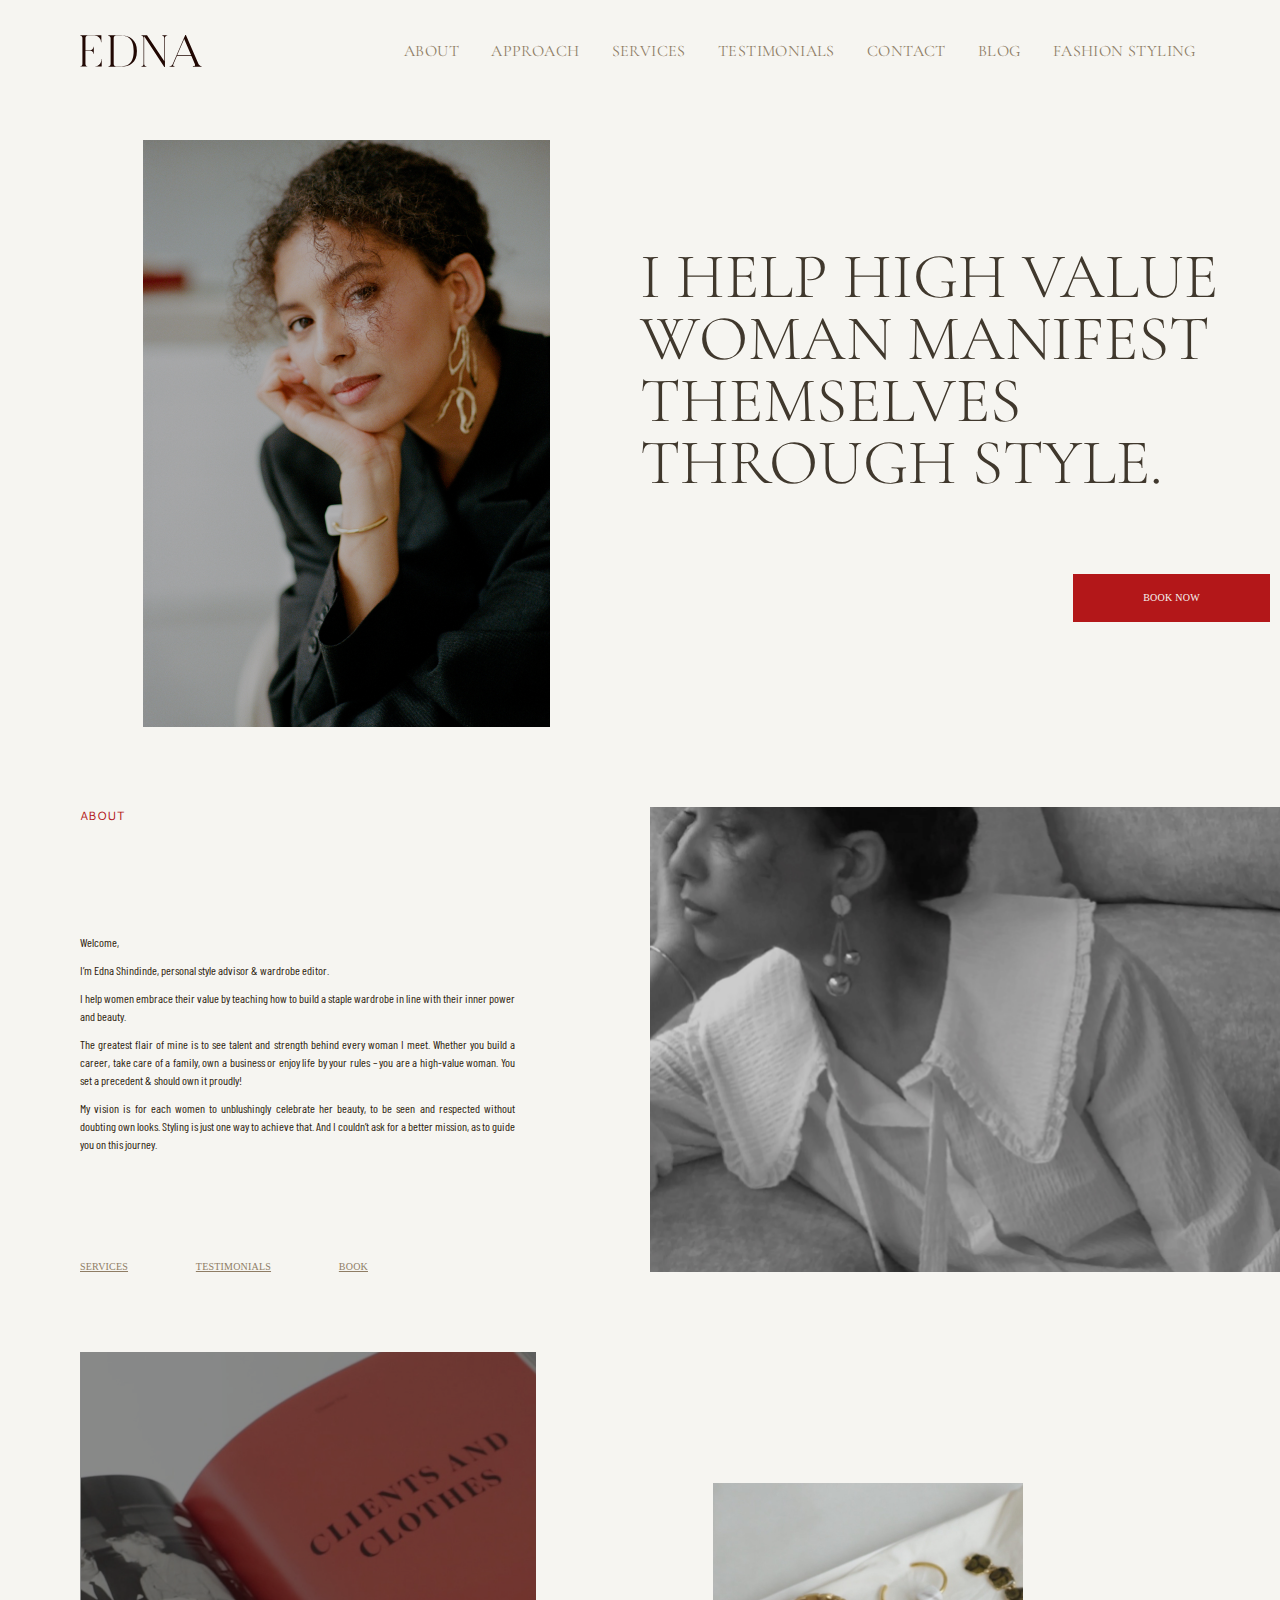
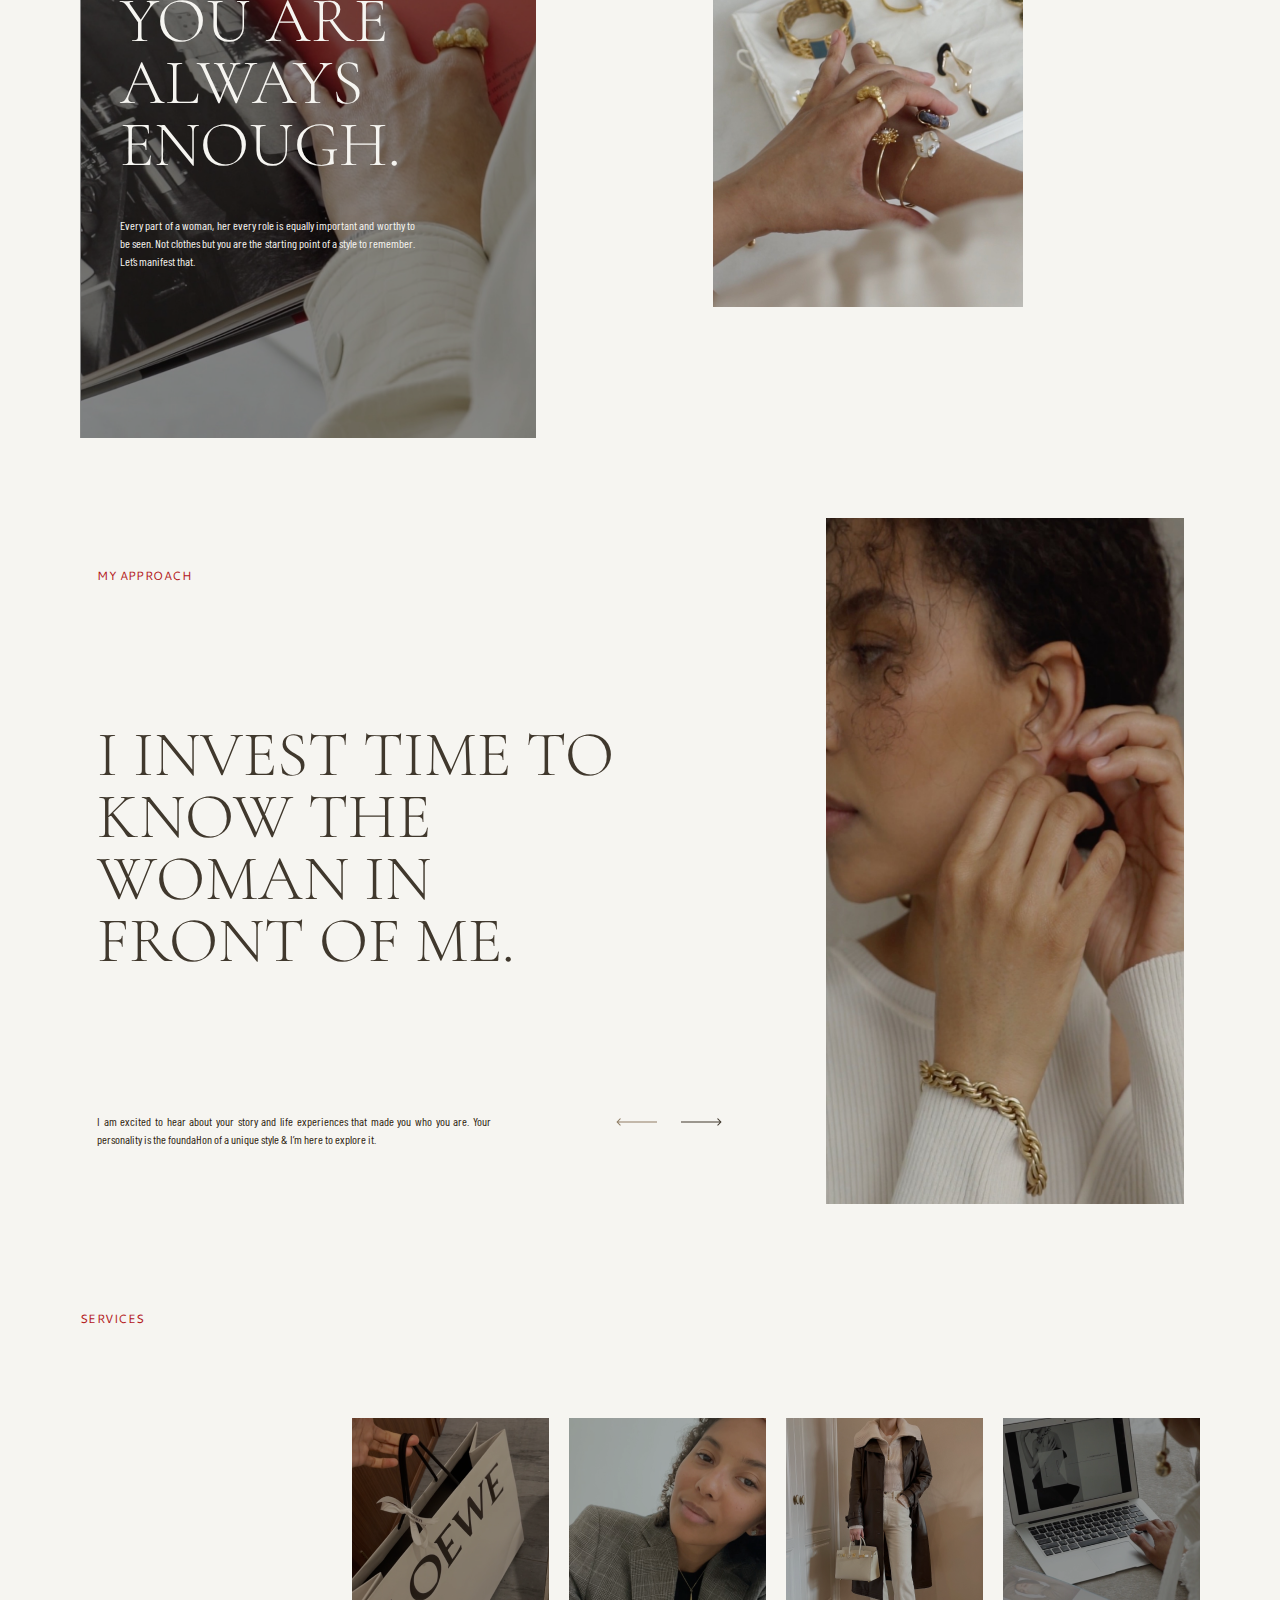
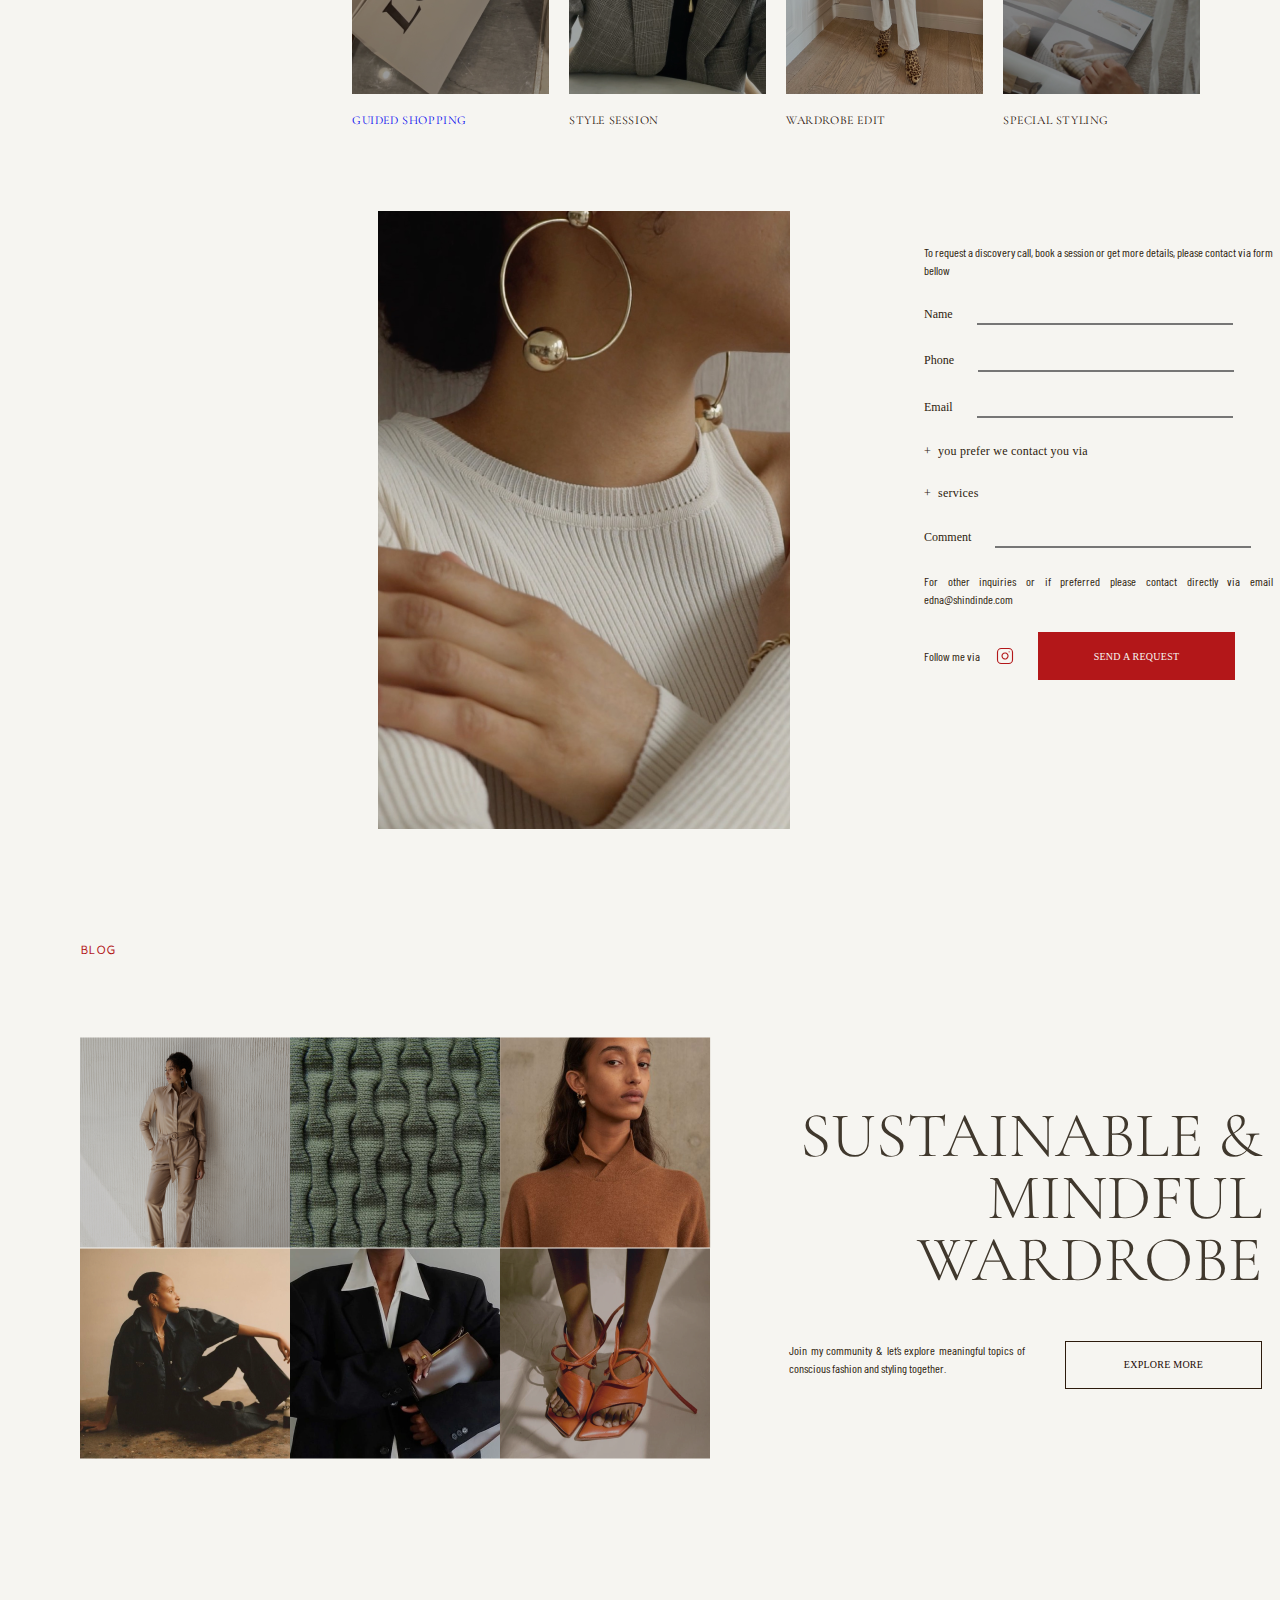
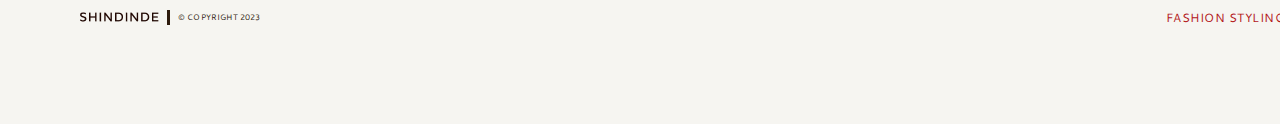
==== index.html @ 35f01a65 "first commit" ====
<!DOCTYPE html>
<html lang="en">
<head>
  <meta charset="UTF-8">
  <meta name="viewport" content="width=device-width, initial-scale=1.0">
  <link rel="preconnect" href="https://fonts.googleapis.com">
  <link rel="preconnect" href="https://fonts.gstatic.com" crossorigin>
  <link href="https://fonts.googleapis.com/css2?family=Barlow+Condensed:wght@400;700&family=Be+Vietnam+Pro:wght@500;600;700&family=Cantarell&family=Cormorant+Garamond&family=League+Spartan:wght@500;700&display=swap" rel="stylesheet">
  <link rel="stylesheet" href="scr/sass/style.css">
  <title>Document</title>
</head>
<body>

<header class="header">
  <div class="header-menu wrapper">
    <img src="scr/images/Logo.svg" alt="logotype" class="logo">

    <div class="burger-button">
      <span class="burger-top"></span>
      <span class="burger-middle"></span>
      <span class="burger-bottom"></span>
    </div>

    <div class="burger-menu">
      <a href="#sec2">about</a>
      <a href="#sec3">approach</a>
      <a href="#sec4">services</a>
      <a href="#sec5">testimonials</a>
      <a href="#sec6">contact</a>
      <a href="#sec7">blog</a>
      <a href="#sec8">fashion styling</a>
    </div>
  </div>
</header>

<main>
  <section class="section1" id="hero">
    <div class="hero">

      <picture class="hero-img">
        <source class="hero-img" srcset="scr/images/1header.png" alt="" media="(min-width: 320px)" />
        <source class="hero-img" srcset="scr/images/1@2xheader.png" alt="" media="(min-width: 767px)" />
        <img class="hero-img" src="1header.png" />
      </picture>

      <div class="hero-content">
        <h1 class="primery-title">I help 
          high value woman manifest themselves through style.
        </h1>
        <button type="button" class="hero-button">Book Now</button>
      </div>

    </div>
  </section>

  <section class="section2" id="sec2">
    <div class="about">
      <picture class="about-img">
        <source class="about-img" srcset="scr/images/2s2.png" alt="" media="(max-width: 766px)" />
        <source class="about-img" srcset="scr/images/2@2xs2.png" alt="" media="(min-width: 767px)" />
        <img class="about-img" src="2s2.png" />
      </picture>
      <div class="about-content">
        <a href="">
          <h3 class="about-name">ABOUT</h3> 
        </a>
        
        <div class="about-text">
          <p>Welcome,</p> 
          <p>I’m Edna Shindinde, personal style advisor & wardrobe editor.</p>
          <p>I help women embrace their value by teaching how to build a staple wardrobe in line with their inner power and beauty.</p>
          <p>The greatest flair of mine is to see talent and strength behind every woman I meet. Whether you build a career, take care of a family, own a business or enjoy life by your rules – you are a high-value woman. You set a precedent & should own it proudly!</p>
          <p>My vision is for each women to unblushingly celebrate her beauty, to be seen and respected without doubting own looks. Styling is just one way to achieve that. And I couldn’t ask for a better mission, as to guide you on this journey.</p>
        </div>
        <ul class="about-links">
          <a href="">
            <li class="about-links-item">SERVICES</li>
          </a>
          <a href="">
            <li class="about-links-item">TESTIMONIALS</li>
          </a>
          <a href="">
            <li class="about-links-item">BOOK</li>
          </a>
        </ul>
      </div>
    </div>
  </section>

  <section class="section3" id="sec3">
    <div class="confidence">
      <div class="confidence-wrapper">
        <div class="confidence-content">
          <h2 class="confidence-title">You are always enough.</h2>
          <p class="confidence-text">Every part of a woman, her every role is equally important and worthy to be seen. Not clothes but you are the starting point of a style to remember. Let’s manifest that.</p>
        </div>  
      </div>
      <picture class="confidence-photo">
        <source class="confidence-photo" srcset="scr/images/3s2@1x.png" alt="" media="(max-width: 766px)" />
        <source class="confidence-photo" srcset="scr/images/3s2@2x.png" alt="" media="(min-width: 767px)" />
        <img class="confidence-photo" src="3s2@1x.png" />
      </picture>
      
    </div>

  </section>
  <section class="section4" id="sec4">
    <a href="">
      <h3 class="approach-name-mob">MY APPROACH</h3> 
      </a>
    <div class="approach">
      <picture class="approach-img-container">
        <source class="approach-img" srcset="scr/images/1s4.png" alt="" media="(max-width: 766px)" />
        <source class="approach-img" srcset="scr/images/1@2xs4.png" alt="" media="(min-width: 767px)" />
        <img class="approach-img" src="scr/images/1s4.png" />
      </picture>

      <div class="approach-content">
        <a href="">
          <h3 class="approach-name-desc">MY APPROACH</h3> 
          </a>
        <h1 class="approach-title">I invest TIme to know the woman in front of me.</h1>
        <div class="approach-text">
          <p>I am excited to hear about your story and life experiences that made you who you are. Your personality is the foundaHon of a unique style & I’m here to explore it.</p> 

          <div class="approach-links">
            <a href="approach-left.html">
              <img src="scr/images/arrowLeft.svg" class="approach-links-item" alt="arrow"></img>
            </a>
            <a href="approach-right.html">
              <img src="scr/images/arrowRigth.svg" class="approach-links-item" alt="arrow"></img>
            </a>

          </div>
        </div>
        
      </div>
    </div>
  </section>
  <section class="section5" id="sec5">
    <div class="services">
      <a href="">
        <h3 class="servic-name">services</h3> 
      </a>
    </div>

    <ul class="services-content">
      <li class="services-img-container" id="servic-guid">
        <img src="scr/images/gallery1.png" alt="" class="services-img">
        <a href="popap.html" >
          <h3 class="services-gallery-title">Guided Shopping</p>
        </a>
      </li>

      <li class="services-img-container" id="servic-style">
        <img src="scr/images/gallery2.png" alt="" class="services-img">
        <a href="popap.html">
          <h3 class="services-gallery-title">Style Session</h3>
        </a>
      </li>

      <li class="services-img-container" id="servic-edit">
        <img src="scr/images/gallery3.png" alt="" class="services-img">
        <a href="popap.html">
          <h3 class="services-gallery-title">Wardrobe Edit</h3>
        </a>
      </li>

      <li class="services-img-container" id="servic-special">
        <img src="scr/images/gallery4.png" alt="" class="services-img">
        <a href="popap.html">
          <h3 class="services-gallery-title">Special Styling</h3>
        </a>
      </li>
    </ul>
  
  </section>

  <section class="section6" id="sec6">
  
    <div class="form">
      <img src="scr/images/1.png" alt=" woomen" class="form-img">
      <form>
        <p class="form-title">To request a discovery call, book a session or get more details, please contact via form bellow</p>

        <div class="form-items">
          <label>Name</label><input class="form-input" type='text' name='firstname'>
        </div>
        
        <div class="form-items">
          <label>Phone</label>
          <input class="form-input" type='text' name='Phone'>
        </div>
        
        <div class="form-items">
          <label>Email</label>
          <input class="form-input" type='text' name='Email'>
        </div>
        

        <details>
          <summary class="form-summary">You prefer we contact you via</summary>
        </details>

        <details>
          <summary class="form-summary">Services</summary>
        </details>

        <div class="form-items">
          <label>Comment</label>
          <input class="form-input" type='text' name='Comment'>
        </div>
        

        <p class="form-text">
          For other inquiries or if preferred please contact directly via email edna@shindinde.com
        </p>
        <div class="form-send">
          <div class="form-link">
            <p class="form-text">Follow me via</p>
            <a href="#">
              <img class="form-icon" src="scr/images/instagram.svg" alt="">
            </a>
          </div>
          <button type="submit" class="hero-button">send a request</button>
        </div>
      

      </form>
    </div>
  </section>
  <section class="secction7" id="sec7">
    <div class="blog">

      <a href="">
        <h3 class="blog-name">BLOG</h3> 
      </a>

      <div class="blog-content">
        <div class="blog-img">
          <img src="scr/images/01.png" alt="woomen-model">
          <img src="scr/images/2.png" alt="cloth">
          <img src="scr/images/3.png" alt="woomen-model">
          <img src="scr/images/4.png" alt="woomen-model">
          <img src="scr/images/5.png" alt="woomen-model">
          <img src="scr/images/6.png" alt="footwear">
        </div>
        <div class="blog-blog">

          <h1 class="blog-h1">sustainable & mindful wardrobe</h1>
          <div class="blog-text">
            <p>Join my community & let’s explore meaningful topics of conscious fashion and styling together.</p>
            <button type="button" class="blog-button">explore more</button>
          </div>
        
        </div>

      </div> 

    </div> 
  
  </section>
  
</main>
<footer class="footer" >
  <div class="footer-text">
    <img src="scr/images/shindinde.png" alt="">
    <span class="vertical-line"></span>
    <p class="footer-copy">© Copyright 2023</p>
  </div>
  <div class="footer-link" id="sec8">
    <p class="footer-p">fashion styling</p>
    <a href="#">
      <img class="form-icon" src="scr/images/instagram.svg" alt="">
    </a>
  </div>

</footer>

<script src="scr/js/index.js"></script>
  
</body>
</html>
---- scr/sass/style.css ----
@charset "UTF-8";
*,
*:before,
*:after {
  box-sizing: inherit;
}

html {
  line-height: 1.15; /* 1 */
  -webkit-text-size-adjust: 100%; /* 2 */
  box-sizing: border-box;
}

body {
  margin: 0;
  background: #F6F5F1;
}

main {
  display: block;
}

h1,
h2,
h3,
h4,
h5,
h6 {
  margin: 0;
  font-size: inherit;
  font-weight: 400;
}

p {
  margin: 0;
  color: #2D1B0D;
  text-align: justify;
  font-family: Barlow Condensed;
  font-size: 12px;
  font-style: normal;
  font-weight: 400;
  line-height: 150%;
}

img {
  border-style: none;
  display: block;
  /*max-width: 100%;*/
}

button,
input,
select,
textarea {
  font-family: inherit; /* 1 */
  font-size: 100%; /* 1 */
  line-height: 1.15; /* 1 */
  margin: 0; /* 2 */
}

ul,
ol {
  padding: 0;
  margin: 0;
  list-style-type: none;
}

section {
  width: 100%;
  padding: 40px 0;
}
@media screen and (width > 767px) {
  section {
    padding: 40px 80px 40px 80px;
  }
}

h1 {
  color: #40382D;
  font-family: Cormorant Garamond;
  font-size: 36px;
  font-style: normal;
  font-weight: 300;
  line-height: 38px; /* 105.556% */
  text-transform: uppercase;
}
@media screen and (width > 767px) {
  h1 {
    font-size: 64px;
    line-height: 62px; /* 96.875% */
  }
}

h3 {
  color: #B31719;
  font-family: "Cantarell";
  font-size: 12px;
  font-style: normal;
  font-weight: 400;
  line-height: normal;
  letter-spacing: 0.48px;
  text-transform: uppercase;
}

a {
  text-decoration: none;
}

/* font-family: 'Barlow Condensed', sans-serif;
font-family: 'Cantarell', sans-serif;
font-family: 'Cormorant Garamond', serif; */
.hero {
  display: grid;
  grid-template-columns: 50% 50%;
  grid-template-rows: 45% 10% 45%;
}
@media screen and (width > 767px) {
  .hero {
    max-width: 1280px;
    grid-template-rows: 50% 50%;
  }
}

.hero-content {
  display: grid;
  gap: 32px;
  justify-content: center;
  align-items: center;
  width: 320px;
  margin-left: 16px;
  /* position: absolute; */
  grid-column: 1/2;
  grid-row: 2/span 2;
}
@media screen and (width > 767px) {
  .hero-content {
    height: 376px;
    grid-column: 2;
    grid-row: 1/span 2;
    width: 630px;
    gap: 80px;
    margin: auto;
  }
}

.hero-img {
  width: 160px;
  height: 230.27px;
  grid-column: 2/span 1;
  grid-row: span 2;
  margin-left: auto;
}
@media screen and (width > 767px) {
  .hero-img {
    width: auto;
    height: auto;
    grid-column: 1;
    grid-row: span 1;
    margin-right: 16%;
  }
}

.primery-title {
  width: 300px;
  flex-shrink: 0;
}
@media screen and (width > 767px) {
  .primery-title {
    width: 630px;
  }
}

.hero-button {
  width: 256px;
  height: 48px;
  /* padding: 16px 72px;
  justify-content: center;
  align-items: center;
  gap: 8px;
  align-self: stretch; 
  display: flex;*/
  background: var(--edna-dark-red, #B31719);
  color: #F6F5F1;
  letter-spacing: 0.24px;
  text-transform: uppercase;
  font-family: Helvetica Neue;
  font-size: 12px;
  font-weight: 400;
  line-height: normal;
  border: none;
}
@media screen and (width > 767px) {
  .hero-button {
    width: 197px;
    font-size: 10px;
    margin-left: auto;
    padding: 0px;
    cursor: pointer;
  }
  .hero-button:hover {
    background: rgba(202, 57, 12, 0.77);
    box-shadow: 5px 10px 40px 5px rgba(201, 72, 17, 0.41);
  }
}

.burger-button {
  position: fixed;
  top: 10vh;
  right: 12vh;
  z-index: 9;
  padding: 8px;
}
@media screen and (width > 767px) {
  .burger-button {
    display: none;
  }
}

/*this is where you can chand the color of the buttons*/
.burger-button span {
  width: 32px;
  border: 1px solid #40382D;
  background-color: #40382D;
  display: block;
  border-radius: 22px;
  transition: 2s;
}

.burger-button.active span {
  border-color: #40382D;
  background-color: #40382D;
}

.burger-top, .burger-bottom {
  position: absolute;
}

.burger-top {
  top: -2px;
}

.burger-bottom {
  bottom: -2px;
}

/* make sure this has the same top as the burger button has padding*/
.burger-button.active .burger-top {
  position: absolute;
  top: 8px;
  transform: rotateZ(45deg);
}

.burger-button.active .burger-middle {
  /*   transform: rotateZ(270deg); */
  border-color: rgba(0, 0, 0, 0);
  background-color: rgba(0, 0, 0, 0);
}

/* make sure this has the same bottom as the burger button has padding*/
.burger-button.active .burger-bottom {
  position: absolute;
  bottom: 8px;
  transform: rotateZ(-45deg);
}

.burger-menu {
  display: flex;
  position: fixed;
  top: 0vh;
  right: -100vw;
  bottom: 0vh;
  background-color: #F6F5F1;
  padding: 5px;
  box-shadow: 0px 2px 8px 0px rgba(0, 0, 0, 0.1);
  z-index: 8;
  transition: 1s;
  align-content: space-around;
  justify-content: space-around;
  flex-direction: column;
}
@media screen and (width > 767px) {
  .burger-menu {
    width: -moz-fit-content;
    width: fit-content;
    flex-direction: row;
    position: relative;
    background-color: #F6F5F1;
    left: 0;
    opacity: 1;
    max-width: 900px;
    min-width: 800px;
    box-shadow: none;
    gap: 3%;
    margin: auto 0 auto auto;
    padding: 0%;
  }
}

.burger-menu.active {
  left: 0vw;
  right: 0;
  padding: 55px 0 30px 0;
}

.burger-menu a {
  text-decoration: none;
  display: block;
  padding: 20px 15px;
  text-align: center;
  white-space: nowrap;
  color: var(--edna-dark-beige, #8F7D65);
  font-family: "Cormorant Garamond";
  font-size: 10px;
  font-style: normal;
  font-weight: 400;
  line-height: normal;
  letter-spacing: 0.4px;
  text-transform: uppercase;
}
@media screen and (width > 767px) {
  .burger-menu a {
    font-size: 16px;
    padding: 0;
  }
}

.header {
  width: 100%;
  height: 80px;
  flex-shrink: 0;
  margin: auto;
  background: var(--edna-light-beige, #F6F5F1);
}
@media screen and (width > 767px) {
  .header {
    height: 100px;
  }
}

.header-menu {
  width: auto;
  height: auto;
  padding: 25px 28px;
  margin: auto;
}
@media screen and (width > 767px) {
  .header-menu {
    padding: 35px 0px;
    display: flex;
    align-items: center;
    margin: auto 80px;
    max-width: 1280px;
  }
}

@media screen and (width > 767px) {
  .burger-menu a:hover {
    color: #9095A7;
  }
}

.about {
  display: grid;
  grid-template-columns: 1fr;
  grid-template-rows: auto auto;
  gap: 40px;
  align-items: center;
}
@media screen and (width > 767px) {
  .about {
    max-width: 1280px;
    grid-template-columns: 570px 710px;
    grid-template-rows: auto;
    gap: 0;
  }
}

.about-content {
  display: flex;
  flex-direction: column;
  height: -moz-fit-content;
  height: fit-content;
  justify-content: center;
  width: 300px;
  padding: 0px 16px;
  gap: 40px;
}
@media screen and (width > 767px) {
  .about-content {
    display: flex;
    grid-row: 1/span 2;
    width: 435px;
    justify-content: space-between;
    margin-left: 0px;
    height: 465px;
    padding: 0px;
  }
}

.about-img {
  min-width: 320px;
  margin-left: auto;
  width: 100%;
}
@media screen and (width > 767px) {
  .about-img {
    grid-column: 2;
    max-width: 711px;
    height: auto;
  }
}

.about-text {
  display: flex;
  flex-direction: column;
  gap: 10px;
}

.about-links {
  width: 288px;
  display: flex;
  justify-content: space-between;
  align-items: flex-start;
  align-self: stretch;
}

.about-links-item {
  color: #8F7D65;
  font-family: Helvetica Neue;
  font-size: 10px;
  font-style: normal;
  font-weight: 400;
  line-height: normal;
  letter-spacing: 0.2px;
  text-decoration-line: underline;
  text-transform: uppercase;
}

.confidence {
  width: 100%;
}
@media screen and (width > 767px) {
  .confidence {
    max-width: 1280px;
    height: auto;
    display: flex;
    justify-content: space-between;
  }
}

.confidence-wrapper {
  height: 640px;
  background-image: url(../images/3s1x.png);
  background-repeat: no-repeat;
  background-size: cover;
}
@media screen and (width > 767px) {
  .confidence-wrapper {
    display: flex;
    width: 456px;
    height: 686px;
    background-size: contain;
    background-image: url(../images/3s@2x.png);
  }
}

.confidence-content {
  width: 264px;
  height: auto;
  display: flex;
  flex-direction: column;
  justify-content: flex-end;
  gap: 40px;
  margin: auto;
  padding-top: 200px;
}
@media screen and (width > 767px) {
  .confidence-content {
    margin: auto 0;
    padding: 120px 40px 50px;
    width: 375px;
    gap: 40px;
  }
}

.confidence-title {
  color: #F6F5F1;
  font-family: Cormorant Garamond;
  font-size: 36px;
  font-style: normal;
  font-weight: 300;
  line-height: 38px; /* 105.556% */
  text-transform: uppercase;
}
@media screen and (width > 767px) {
  .confidence-title {
    line-height: 62px; /* 96.875% */
    font-size: 64px;
  }
}

.confidence-text {
  color: #F6F5F1;
  font-family: Barlow Condensed;
  font-size: 12px;
  font-style: normal;
  font-weight: 400;
  line-height: 150%; /* 18px */
}
.confidence-photo {
  display: none;
}
@media screen and (width > 767px) {
  .confidence-photo {
    display: block;
    width: 310px;
    margin: auto;
  }
}

.approach {
  width: 100%;
}
@media screen and (width > 767px) {
  .approach {
    display: flex;
    flex-direction: row-reverse;
    justify-content: center;
    align-items: center;
  }
}

.approach-img {
  width: 100%;
  height: 100%;
}
@media screen and (width > 767px) {
  .approach-img {
    width: 100%;
    height: 100%;
  }
}

.approach-img-container {
  width: 50%;
  height: 241px;
  margin-top: 0;
  margin-right: 16px;
  margin-bottom: 16px;
  margin-left: auto;
}
@media screen and (width > 767px) {
  .approach-img-container {
    width: 32%;
    height: 686px;
  }
}

.approach-content {
  gap: 24px;
  margin: 40px auto auto auto;
  padding: 0 16px;
  width: 90%;
  height: auto;
  display: flex;
  justify-content: center;
  flex-direction: column;
}
@media screen and (width > 767px) {
  .approach-content {
    height: auto;
    width: 62%;
    margin: auto;
    gap: 140px;
    padding: 0;
  }
}

.approach-name-mob {
  display: block;
  padding: 0 16px 40px 16px;
}
@media screen and (width > 767px) {
  .approach-name-mob {
    display: none;
  }
}

.approach-name-desc {
  display: none;
}
@media screen and (width > 767px) {
  .approach-name-desc {
    display: block;
  }
}

.approach-name-mob,
.approach-name-desc {
  align-self: stretch;
  color: #B31719;
  font-family: Cantarell;
  font-size: 12px;
  font-style: normal;
  font-weight: 400;
  line-height: normal;
  letter-spacing: 0.48px;
  text-transform: uppercase;
}

.approach-title {
  min-width: 288px;
}
@media screen and (width > 767px) {
  .approach-title {
    width: 77%;
  }
}

.approach-text {
  width: 90%;
  display: flex;
  flex-direction: column;
  align-items: center;
}
@media screen and (width > 767px) {
  .approach-text {
    width: 90%;
    flex-direction: row;
    gap: 20%;
    align-items: baseline;
  }
}

.approach-text p {
  padding-bottom: 24px;
  width: 290px;
}
@media screen and (width > 767px) {
  .approach-text p {
    padding-bottom: 24px;
    width: 430px;
  }
}

.approach-links {
  display: flex;
  gap: 24px;
}

.services {
  width: 100%;
  padding: 40px;
  height: 118px;
}
@media screen and (width > 767px) {
  .services {
    padding: 0 0 80px;
    height: auto;
  }
}

.servic-name {
  color: var(--EDNA-Dark-Red, #B31719);
  font-family: Cantarell;
  font-size: 36px;
  font-style: normal;
  font-weight: 300;
  line-height: 38px; /* 105.556% */
  text-transform: uppercase;
}
@media screen and (width > 767px) {
  .servic-name {
    font-size: 12px;
  }
}

.services-content {
  width: 100%;
  height: auto;
}
@media screen and (width > 767px) {
  .services-content {
    width: 848px;
    display: flex;
    gap: 20px;
    margin-left: auto;
  }
}

.services-img-container {
  padding: 20px 64px;
}
@media screen and (width > 767px) {
  .services-img-container {
    width: 25%;
    padding: 0;
  }
}

.services-img {
  width: 100%;
}

.services-gallery-title {
  color: #210803;
  font-family: Cormorant Garamond;
  font-size: 12px;
  font-style: normal;
  font-weight: 400;
  line-height: 170%; /* 20.4px */
  letter-spacing: 0.6px;
  text-transform: uppercase;
  padding-top: 16px;
}

.popup-header {
  width: 100%;
}
@media screen and (width > 767px) {
  .popup-header {
    width: 100%;
    /* height: 120px; */
    display: flex;
    /* margin: 0px 0 25px 0; */
    padding: 80px 0 25px 0;
    justify-content: space-between;
    align-items: center;
  }
}

.popup-header-list {
  display: flex;
  width: 200px;
  flex-wrap: wrap;
  gap: 7%;
}
@media screen and (width > 767px) {
  .popup-header-list {
    width: 100%;
    justify-content: space-between;
    gap: 5%;
  }
}

.popup-close-svg {
  width: 32px;
  height: 32px;
  cursor: pointer;
}

.popup-header-title {
  color: #8F7D65;
  font-family: Cormorant Garamond;
  font-size: 12px;
  font-style: normal;
  font-weight: 400;
  line-height: normal;
  letter-spacing: 0.24px;
  text-transform: uppercase;
}
.popup-header-title:hover {
  color: #B31719;
}
.popup-content {
  display: block;
}
@media screen and (width > 767px) {
  .popup-content {
    display: flex;
    justify-content: space-between;
  }
}

.popup-img {
  width: 320px;
  height: 484.848px;
  flex-shrink: 0;
}
@media screen and (width > 767px) {
  .popup-img {
    padding: 40px 0 70px 0;
    width: 396px;
    height: 600px;
  }
}

.popup-content-text {
  display: flex;
  width: 320px;
  padding: 40px 16px;
  flex-direction: column;
  align-items: flex-start;
  gap: 24px;
}
@media screen and (width > 767px) {
  .popup-content-text {
    display: flex;
    width: 627px;
    flex-direction: column;
    gap: 40px;
    padding: 80px 0 70px 0;
  }
}

.popup-p1 {
  color: #210803;
  font-family: Barlow Condensed;
  font-size: 12px;
  font-style: normal;
  font-weight: 500;
  line-height: normal;
  text-transform: uppercase;
}

.popup-p2 {
  color: #210803;
  text-align: justify;
  font-family: Barlow Condensed;
  font-size: 12px;
  font-style: normal;
  font-weight: 400;
  line-height: 150%; /* 18px */
}

.popup-h3,
summary {
  color: #8F7D65;
  font-family: Cormorant Garamond;
  font-size: 12px;
  font-style: normal;
  font-weight: 400;
  line-height: normal;
  letter-spacing: 0.24px;
  text-transform: uppercase;
}
.popup-h3:hover,
summary:hover {
  color: #B31719;
}

details > p {
  color: #210803;
  text-align: justify;
  font-family: Barlow Condensed;
  font-size: 12px;
  font-style: normal;
  font-weight: 400;
  line-height: 150%; /* 18px */
  padding: 25px 25px 10px 25px;
}

.testimonials-users {
  display: flex;
  flex-direction: column;
  gap: 22px;
}
@media screen and (width > 767px) {
  .testimonials-users {
    flex-direction: row;
    gap: 22px;
    margin-top: 60px;
  }
}

@media screen and (width > 767px) {
  .user-card {
    width: 197px;
    height: auto;
  }
}

@media screen and (width > 767px) {
  .user {
    display: flex;
    align-items: center;
    margin-bottom: 25px;
  }
}

.user::after {
  content: "+";
  display: block;
  cursor: pointer;
}
@media screen and (width > 767px) {
  .user::after {
    display: none;
  }
}

.user::after:click > .user-about {
  display: block;
}

@media screen and (width > 767px) {
  .user-name {
    color: #8F7D65;
    font-family: Barlow Condensed;
    font-size: 12px;
    font-style: normal;
    font-weight: 400;
    line-height: normal;
    letter-spacing: 0.24px;
    text-transform: uppercase;
  }
}

@media screen and (width > 767px) {
  .user-work {
    color: #8F7D65;
    font-family: Barlow Condensed;
    font-size: 7px;
    font-style: normal;
    font-weight: 400;
    line-height: normal;
    letter-spacing: 0.14px;
    text-transform: uppercase;
  }
}

.user-about {
  display: none;
}
@media screen and (width > 767px) {
  .user-about {
    display: block;
    color: #8F7D65;
    font-family: Barlow Condensed;
    font-size: 10px;
    font-style: normal;
    font-weight: 400;
    line-height: 130%; /* 13px */
    letter-spacing: 0.2px;
  }
}

summary::-webkit-details-marker {
  /* Любые стили */
}

details summary::-webkit-details-marker {
  display: none;
}

/* Убираем стандартный маркер Firefox */
details > summary {
  list-style: none;
}

/* Добавляем собственный маркер для закрытого состояния */
details summary:before {
  content: "+";
  margin-right: 7px;
}

/* Добавляем собственный маркер для открытого состояния */
details[open] summary:before {
  content: "−";
}

@media screen and (width > 767px) {
  .form {
    display: flex;
    padding-left: 298px;
    align-items: center;
    gap: 102px;
  }
}

.form-img {
  width: 320px;
  height: 480px;
  margin: auto;
}
@media screen and (width > 767px) {
  .form-img {
    width: 412px;
    height: 618px;
    flex-shrink: 0;
    margin: 0;
  }
}

form {
  display: flex;
  padding: 32px 32px 0px 32px;
  flex-direction: column;
  gap: 24px;
  align-self: stretch;
}
@media screen and (width > 767px) {
  form {
    display: flex;
    width: 413px;
    flex-direction: column;
    align-items: flex-start;
    gap: 24px;
    flex-shrink: 0;
  }
}

.form-items {
  display: flex;
  flex-direction: row;
  align-items: center;
  gap: 24px;
}

label {
  color: #2D1B0D;
  font-family: Helvetica Neue;
  font-size: 12px;
  font-style: normal;
  font-weight: 400;
  line-height: 150%; /* 18px */
}

.form-summary {
  color: var(--EDNA-Brown, #2D1B0D);
  font-family: Helvetica Neue;
  font-size: 12px;
  font-style: normal;
  font-weight: 400;
  line-height: 150%;
  text-transform: lowercase;
}

.form-input {
  background: #F6F5F1;
  width: 256px;
  display: flex;
  flex-direction: column;
  align-items: flex-start;
  gap: 24px;
  align-self: stretch;
  border-right: none;
  border-left: none;
  border-top: none;
}

.form-link {
  display: flex;
  gap: 16px;
  align-items: center;
}

.form-link img {
  width: 18px;
  height: 18px;
}

.form-send {
  gap: 24px;
  display: flex;
  flex-direction: column;
}
@media screen and (width > 767px) {
  .form-send {
    flex-direction: row;
  }
}

.blog {
  display: flex;
  width: 100%;
  padding: 40px 16px;
  flex-direction: column;
  gap: 40px;
}
@media screen and (width > 767px) {
  .blog {
    display: flex;
    height: 580px;
    padding: 0px;
    flex-direction: column;
    justify-content: center;
    align-items: flex-start;
    gap: 79px;
  }
}

@media screen and (width > 767px) {
  .blog-content {
    display: flex;
    gap: 79px;
    align-items: center;
  }
}

.blog-img {
  width: 100%;
  display: grid;
  grid-template-columns: 1fr 1fr 1fr;
  grid-template-rows: 1fr 1fr;
}
@media screen and (width > 767px) {
  .blog-img {
    width: 630px;
    height: 420px;
    flex-shrink: 0px;
  }
}

.blog-blog {
  display: flex;
  width: 100%;
  padding: 32px 16px;
  flex-direction: column;
  justify-content: flex-end;
  align-items: flex-start;
  gap: 40px;
}
@media screen and (width > 767px) {
  .blog-blog {
    gap: 50px;
    padding: 0px;
  }
}

.blog-text {
  display: flex;
  flex-direction: column;
  gap: 40px;
}
@media screen and (width > 767px) {
  .blog-text {
    flex-direction: row;
    justify-content: space-between;
    width: 100%;
  }
}

@media screen and (width > 767px) {
  .blog-text p {
    width: 236px;
  }
}

.blog-h1 {
  text-align: right;
}

.blog-button {
  display: flex;
  width: 256px;
  height: 48px;
  justify-content: center;
  align-items: center;
  border: 1px solid #2D1B0D;
  background: #F6F5F1;
  gap: 8px;
  color: #210803;
  font-family: Helvetica Neue;
  font-size: 12px;
  font-style: normal;
  font-weight: 400;
  line-height: normal;
  letter-spacing: 0.24px;
  text-transform: uppercase;
  cursor: pointer;
}
@media screen and (width > 767px) {
  .blog-button {
    width: 197px;
    font-size: 10px;
  }
}

.footer {
  display: flex;
  width: 320px;
  padding: 48px 16px;
  flex-direction: column;
  align-items: flex-start;
  gap: 40px;
}
@media screen and (width > 767px) {
  .footer {
    width: 1440px;
    padding: 80px;
    justify-content: space-between;
    align-items: center;
    flex-direction: row;
  }
}

.footer-text {
  display: flex;
  height: 11px;
  gap: 6px;
  align-items: center;
  justify-content: center;
}
@media screen and (width > 767px) {
  .footer-text {
    height: 15px;
    gap: 8px;
  }
}

.vertical-line {
  width: 2px;
  height: 11px;
  display: block;
  background-color: #2D1B0D;
}
@media screen and (width > 767px) {
  .vertical-line {
    width: 3px;
    height: 15px;
  }
}

.footer-copy {
  color: #2D1B0D;
  font-family: Cantarell;
  font-style: normal;
  font-size: 8px;
  font-weight: 400;
  line-height: 150%; /* 12px */
  letter-spacing: 0.16px;
  text-transform: uppercase;
}

.footer-link {
  width: 194px;
  height: auto;
}
@media screen and (width > 767px) {
  .footer-link {
    display: flex;
    justify-content: space-between;
  }
}

.footer-p {
  display: none;
}
@media screen and (width > 767px) {
  .footer-p {
    display: block;
    color: #B31719;
    font-family: Cantarell;
    font-size: 12px;
    font-style: normal;
    font-weight: 400;
    line-height: normal;
    letter-spacing: 0.48px;
    text-transform: uppercase;
  }
}/*# sourceMappingURL=style.css.map */
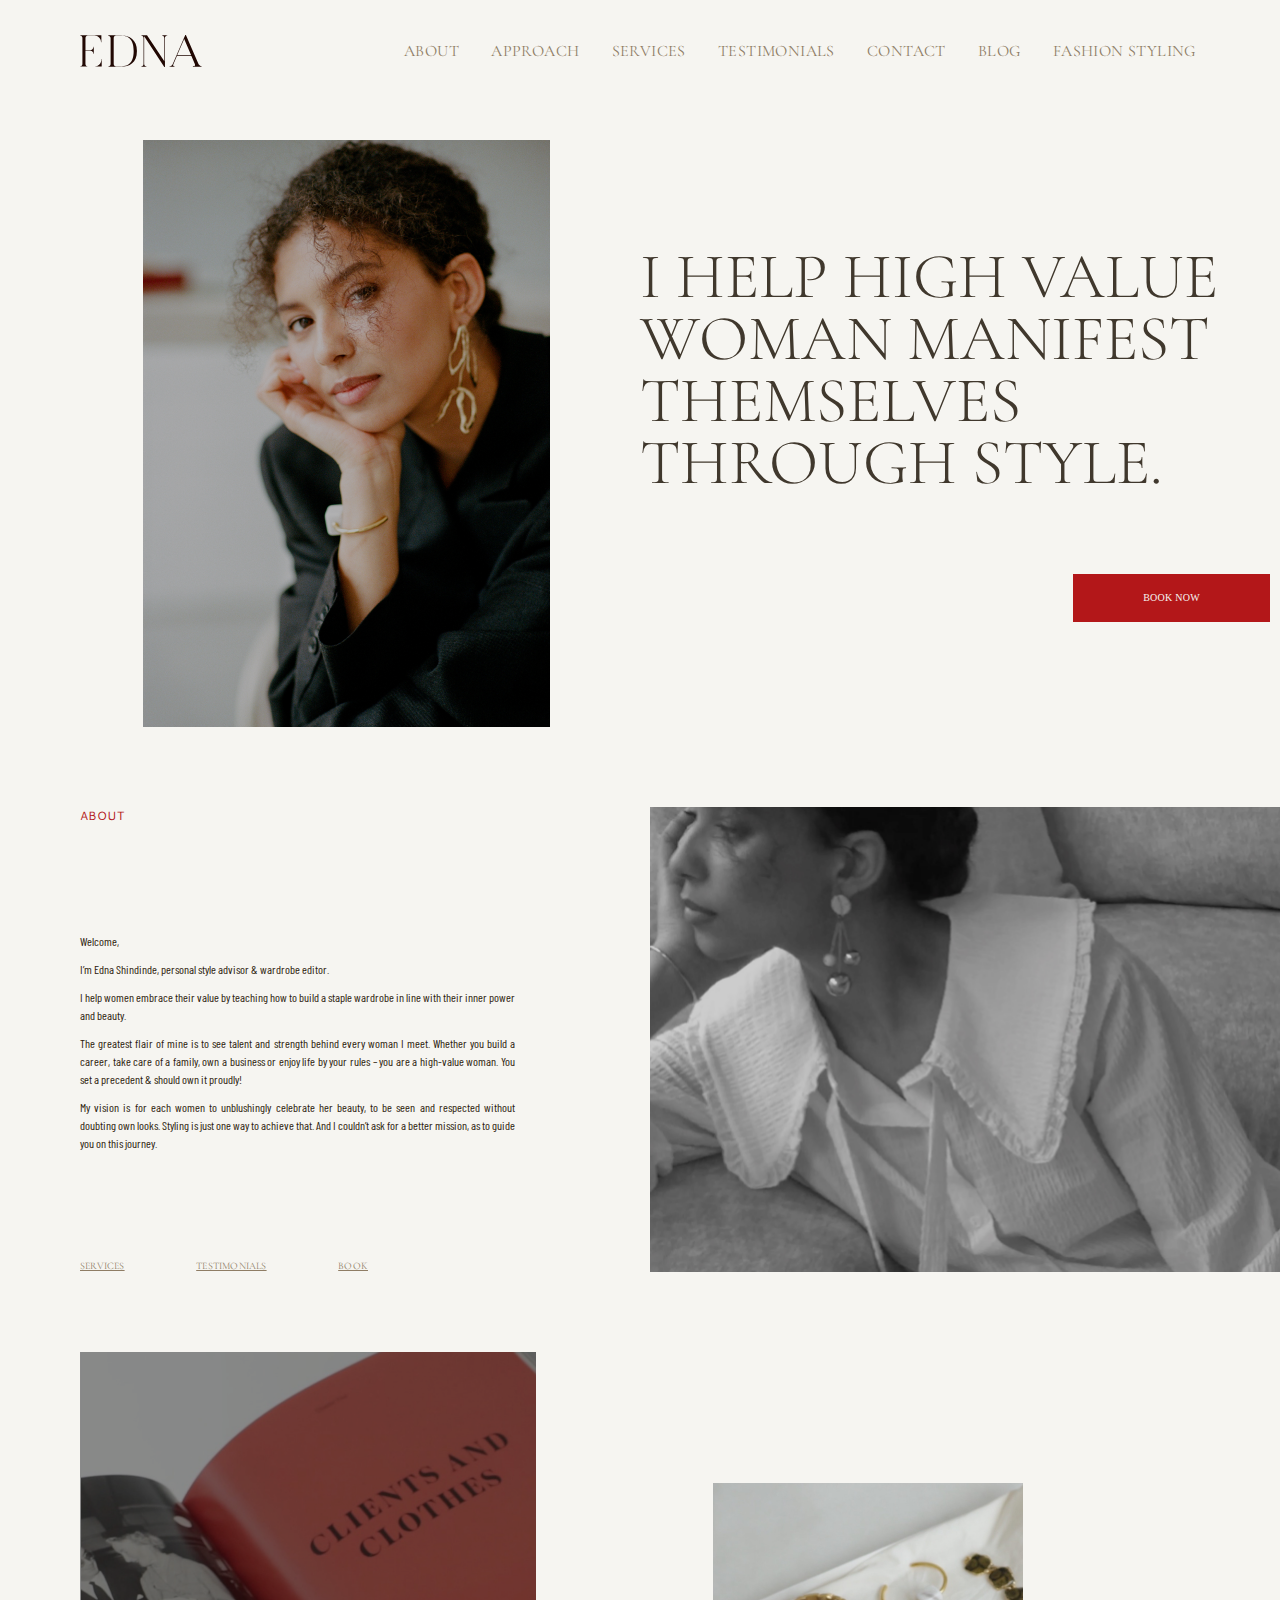
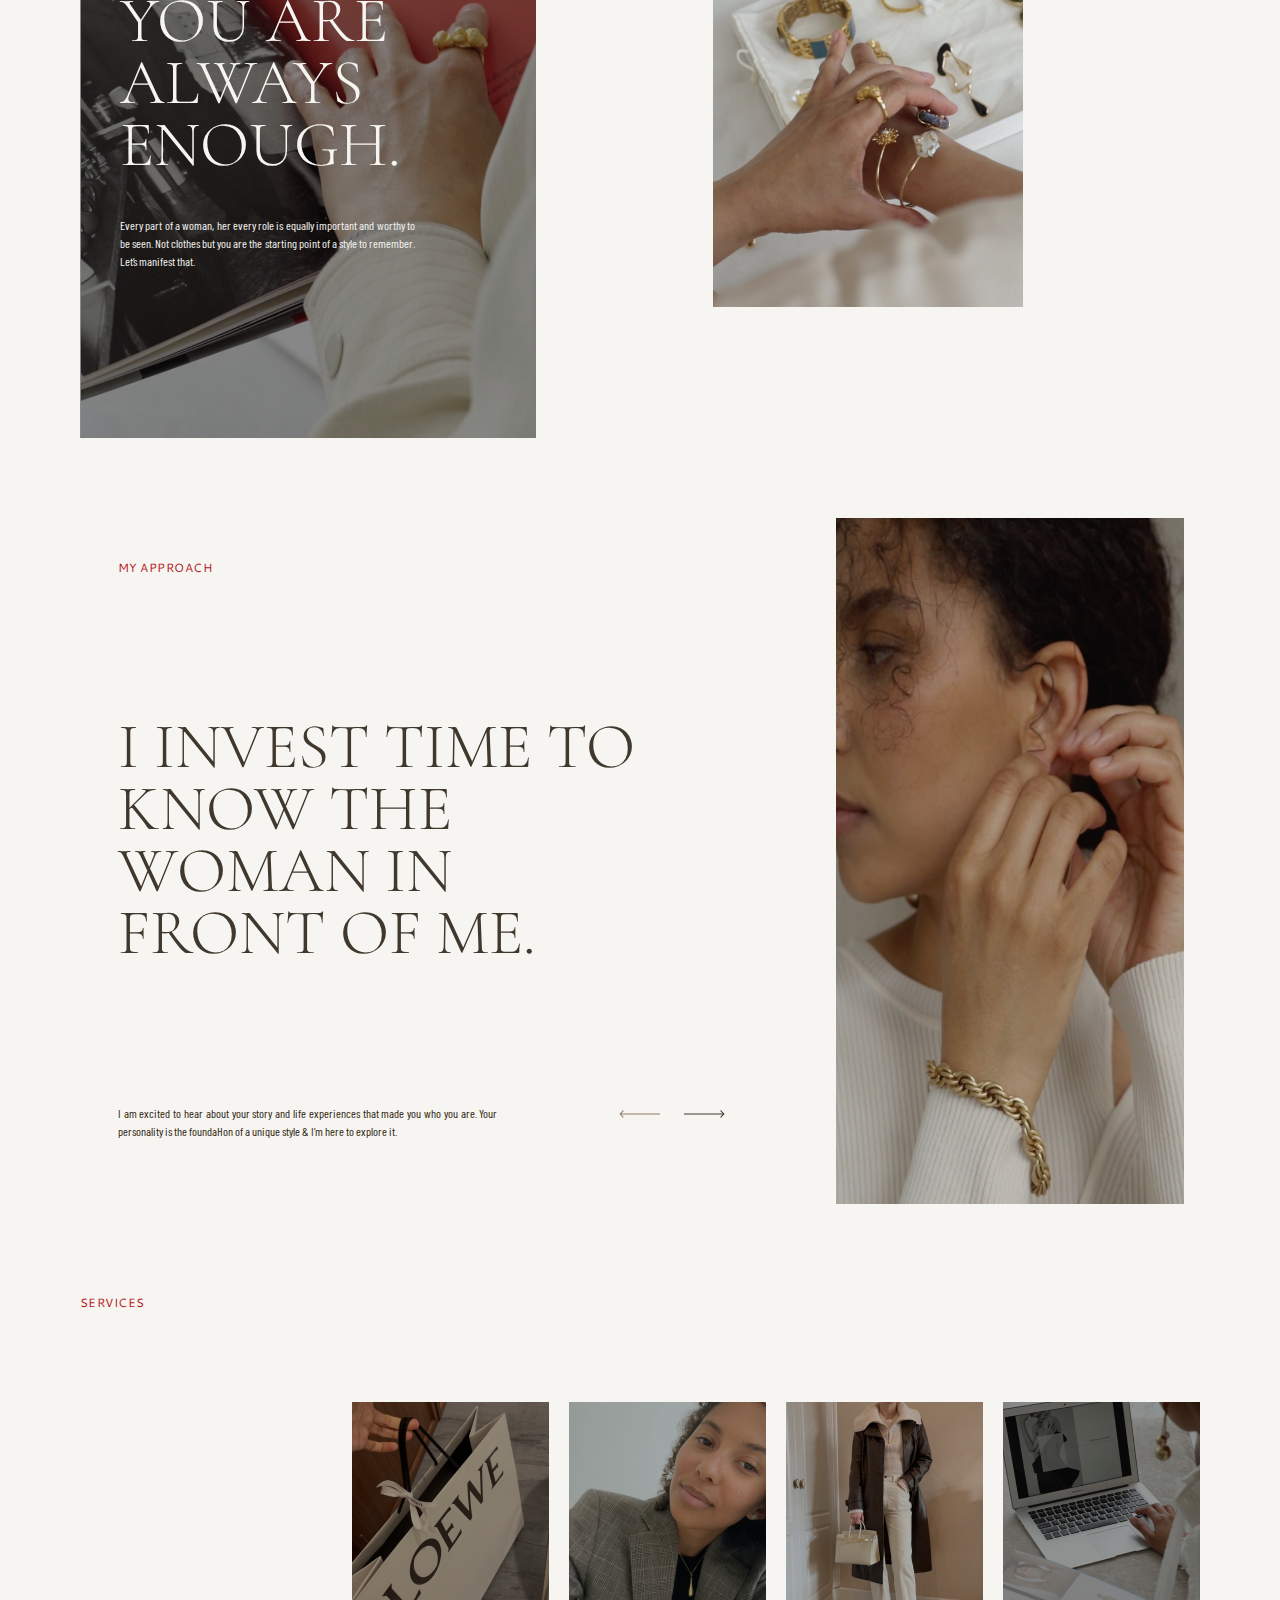
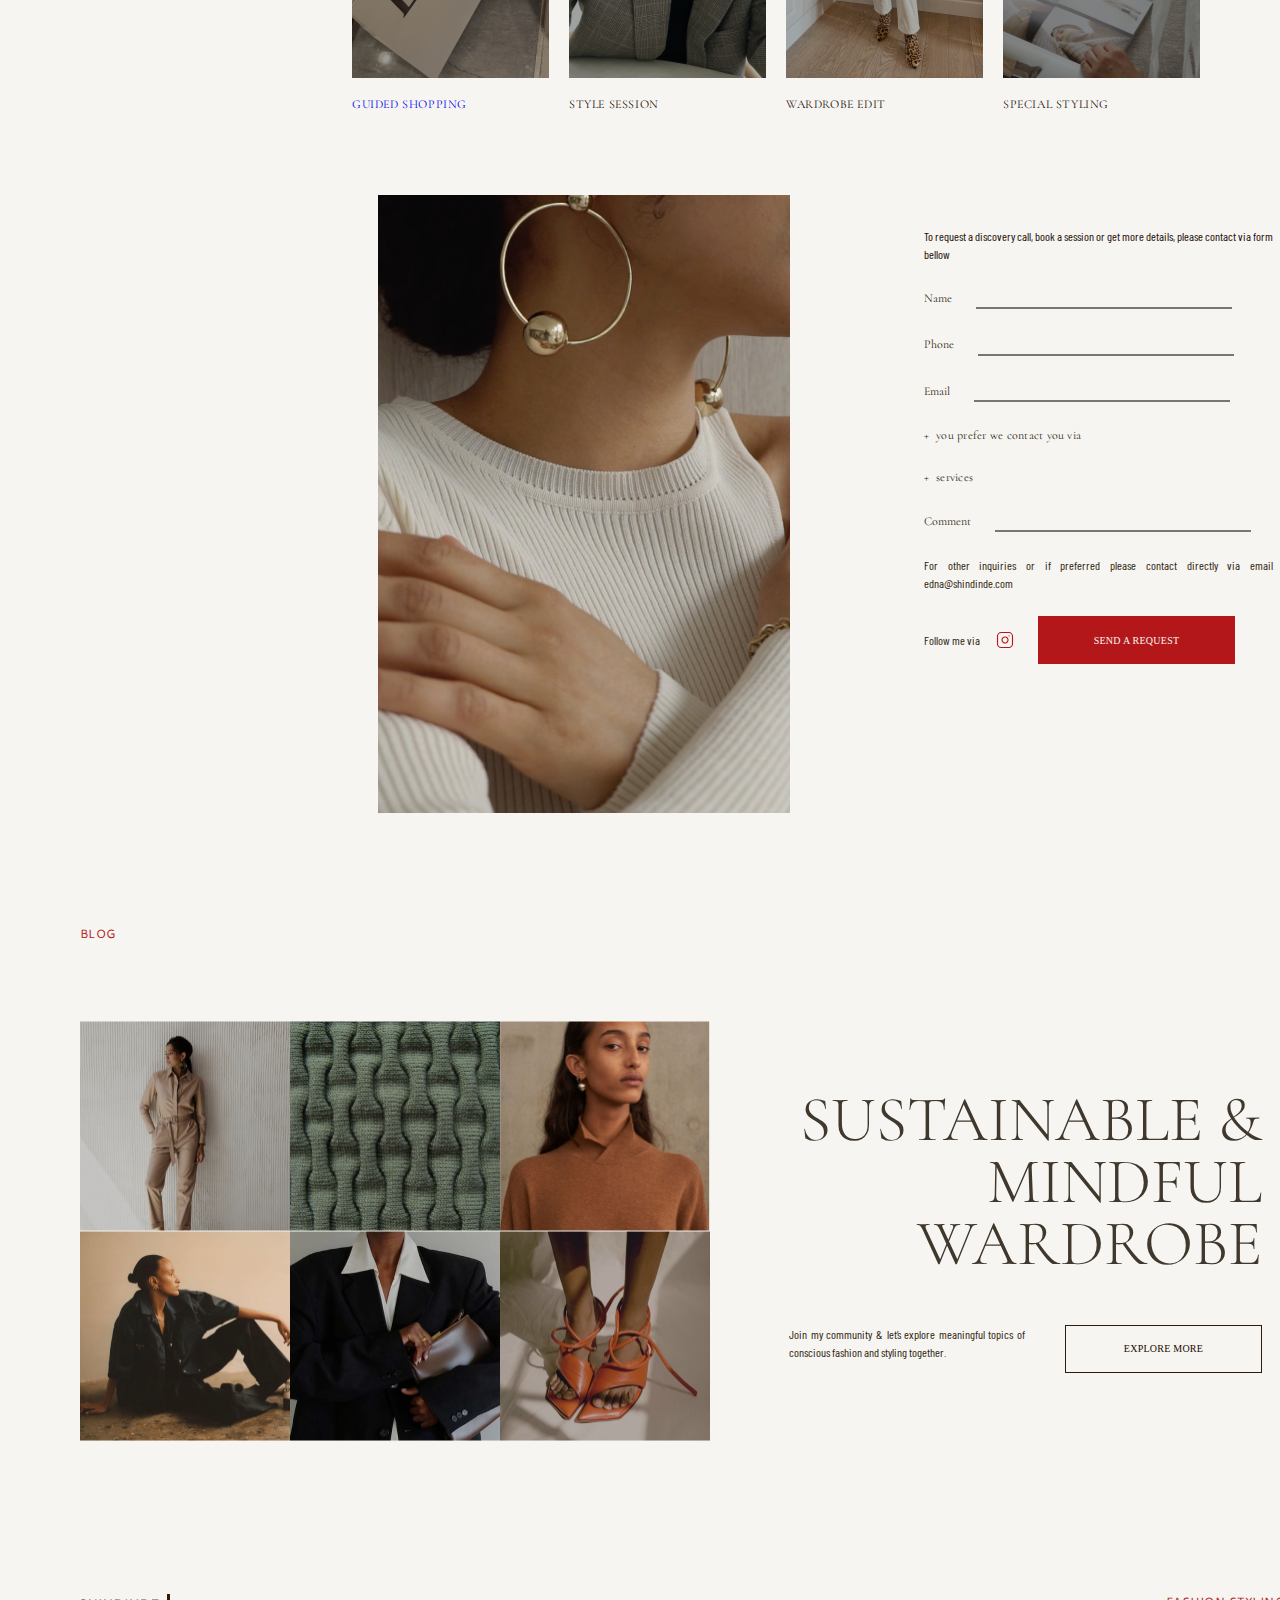
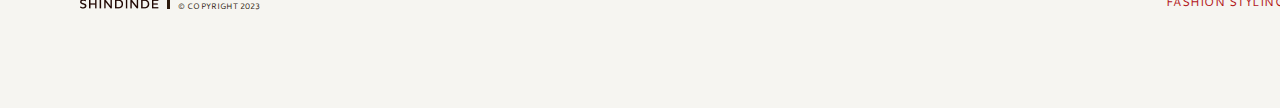
==== commit 88898512: "some change" ====
--- a/index.html
+++ b/index.html
@@ -138,41 +138,44 @@
     </div>
   </section>
   <section class="section5" id="sec5">
-    <div class="services">
-      <a href="">
-        <h3 class="servic-name">services</h3> 
-      </a>
-    </div>
-
-    <ul class="services-content">
-      <li class="services-img-container" id="servic-guid">
-        <img src="scr/images/gallery1.png" alt="" class="services-img">
-        <a href="popap.html" >
-          <h3 class="services-gallery-title">Guided Shopping</p>
+    <div class="services-box">
+      <div class="services">
+        <a href="">
+          <h3 class="servic-name">services</h3> 
         </a>
-      </li>
-
-      <li class="services-img-container" id="servic-style">
-        <img src="scr/images/gallery2.png" alt="" class="services-img">
-        <a href="popap.html">
-          <h3 class="services-gallery-title">Style Session</h3>
-        </a>
-      </li>
-
-      <li class="services-img-container" id="servic-edit">
-        <img src="scr/images/gallery3.png" alt="" class="services-img">
-        <a href="popap.html">
-          <h3 class="services-gallery-title">Wardrobe Edit</h3>
-        </a>
-      </li>
-
-      <li class="services-img-container" id="servic-special">
-        <img src="scr/images/gallery4.png" alt="" class="services-img">
-        <a href="popap.html">
-          <h3 class="services-gallery-title">Special Styling</h3>
-        </a>
-      </li>
-    </ul>
+      </div>
+
+      <ul class="services-content">
+        <li class="services-img-container" id="servic-guid">
+          <img src="scr/images/gallery1.png" alt="" class="services-img">
+          <a href="popap.html" >
+            <h3 class="services-gallery-title">Guided Shopping</p>
+          </a>
+        </li>
+
+        <li class="services-img-container" id="servic-style">
+          <img src="scr/images/gallery2.png" alt="" class="services-img">
+          <a href="popap.html">
+            <h3 class="services-gallery-title">Style Session</h3>
+          </a>
+        </li>
+
+        <li class="services-img-container" id="servic-edit">
+          <img src="scr/images/gallery3.png" alt="" class="services-img">
+          <a href="popap.html">
+            <h3 class="services-gallery-title">Wardrobe Edit</h3>
+          </a>
+        </li>
+
+        <li class="services-img-container" id="servic-special">
+          <img src="scr/images/gallery4.png" alt="" class="services-img">
+          <a href="popap.html">
+            <h3 class="services-gallery-title">Special Styling</h3>
+          </a>
+        </li>
+      </ul>
+    </div>
+    
   
   </section>
 
--- a/scr/sass/style.css
+++ b/scr/sass/style.css
@@ -68,6 +68,7 @@
 section {
   width: 100%;
   padding: 40px 0;
+  margin: auto;
 }
 @media screen and (width > 767px) {
   section {
@@ -114,7 +115,7 @@
   grid-template-columns: 50% 50%;
   grid-template-rows: 45% 10% 45%;
 }
-@media screen and (width > 767px) {
+@media screen and (min-width: 768px) {
   .hero {
     max-width: 1280px;
     grid-template-rows: 50% 50%;
@@ -132,7 +133,7 @@
   grid-column: 1/2;
   grid-row: 2/span 2;
 }
-@media screen and (width > 767px) {
+@media screen and (min-width: 768px) {
   .hero-content {
     height: 376px;
     grid-column: 2;
@@ -150,7 +151,7 @@
   grid-row: span 2;
   margin-left: auto;
 }
-@media screen and (width > 767px) {
+@media screen and (min-width: 768px) {
   .hero-img {
     width: auto;
     height: auto;
@@ -164,7 +165,7 @@
   width: 300px;
   flex-shrink: 0;
 }
-@media screen and (width > 767px) {
+@media screen and (min-width: 768px) {
   .primery-title {
     width: 630px;
   }
@@ -173,13 +174,7 @@
 .hero-button {
   width: 256px;
   height: 48px;
-  /* padding: 16px 72px;
-  justify-content: center;
-  align-items: center;
-  gap: 8px;
-  align-self: stretch; 
-  display: flex;*/
-  background: var(--edna-dark-red, #B31719);
+  background: #B31719;
   color: #F6F5F1;
   letter-spacing: 0.24px;
   text-transform: uppercase;
@@ -189,7 +184,7 @@
   line-height: normal;
   border: none;
 }
-@media screen and (width > 767px) {
+@media screen and (min-width: 768px) {
   .hero-button {
     width: 197px;
     font-size: 10px;
@@ -210,7 +205,7 @@
   z-index: 9;
   padding: 8px;
 }
-@media screen and (width > 767px) {
+@media screen and (min-width: 768px) {
   .burger-button {
     display: none;
   }
@@ -278,7 +273,7 @@
   justify-content: space-around;
   flex-direction: column;
 }
-@media screen and (width > 767px) {
+@media screen and (min-width: 768px) {
   .burger-menu {
     width: -moz-fit-content;
     width: fit-content;
@@ -308,16 +303,16 @@
   padding: 20px 15px;
   text-align: center;
   white-space: nowrap;
-  color: var(--edna-dark-beige, #8F7D65);
+  color: #8F7D65;
   font-family: "Cormorant Garamond";
-  font-size: 10px;
+  font-size: 16px;
   font-style: normal;
   font-weight: 400;
   line-height: normal;
   letter-spacing: 0.4px;
   text-transform: uppercase;
 }
-@media screen and (width > 767px) {
+@media screen and (min-width: 768px) {
   .burger-menu a {
     font-size: 16px;
     padding: 0;
@@ -329,9 +324,9 @@
   height: 80px;
   flex-shrink: 0;
   margin: auto;
-  background: var(--edna-light-beige, #F6F5F1);
-}
-@media screen and (width > 767px) {
+  background: #F6F5F1;
+}
+@media screen and (min-width: 768px) {
   .header {
     height: 100px;
   }
@@ -343,7 +338,7 @@
   padding: 25px 28px;
   margin: auto;
 }
-@media screen and (width > 767px) {
+@media screen and (min-width: 768px) {
   .header-menu {
     padding: 35px 0px;
     display: flex;
@@ -353,7 +348,7 @@
   }
 }
 
-@media screen and (width > 767px) {
+@media screen and (min-width: 768px) {
   .burger-menu a:hover {
     color: #9095A7;
   }
@@ -366,7 +361,7 @@
   gap: 40px;
   align-items: center;
 }
-@media screen and (width > 767px) {
+@media screen and (min-width: 768px) {
   .about {
     max-width: 1280px;
     grid-template-columns: 570px 710px;
@@ -385,7 +380,7 @@
   padding: 0px 16px;
   gap: 40px;
 }
-@media screen and (width > 767px) {
+@media screen and (min-width: 768px) {
   .about-content {
     display: flex;
     grid-row: 1/span 2;
@@ -402,7 +397,7 @@
   margin-left: auto;
   width: 100%;
 }
-@media screen and (width > 767px) {
+@media screen and (min-width: 768px) {
   .about-img {
     grid-column: 2;
     max-width: 711px;
@@ -426,7 +421,7 @@
 
 .about-links-item {
   color: #8F7D65;
-  font-family: Helvetica Neue;
+  font-family: Cormorant Garamond;
   font-size: 10px;
   font-style: normal;
   font-weight: 400;
@@ -439,7 +434,7 @@
 .confidence {
   width: 100%;
 }
-@media screen and (width > 767px) {
+@media screen and (min-width: 768px) {
   .confidence {
     max-width: 1280px;
     height: auto;
@@ -454,7 +449,7 @@
   background-repeat: no-repeat;
   background-size: cover;
 }
-@media screen and (width > 767px) {
+@media screen and (min-width: 768px) {
   .confidence-wrapper {
     display: flex;
     width: 456px;
@@ -474,7 +469,7 @@
   margin: auto;
   padding-top: 200px;
 }
-@media screen and (width > 767px) {
+@media screen and (min-width: 768px) {
   .confidence-content {
     margin: auto 0;
     padding: 120px 40px 50px;
@@ -492,7 +487,7 @@
   line-height: 38px; /* 105.556% */
   text-transform: uppercase;
 }
-@media screen and (width > 767px) {
+@media screen and (min-width: 768px) {
   .confidence-title {
     line-height: 62px; /* 96.875% */
     font-size: 64px;
@@ -510,7 +505,7 @@
 .confidence-photo {
   display: none;
 }
-@media screen and (width > 767px) {
+@media screen and (min-width: 768px) {
   .confidence-photo {
     display: block;
     width: 310px;
@@ -520,9 +515,11 @@
 
 .approach {
   width: 100%;
-}
-@media screen and (width > 767px) {
+  padding: 0 16px;
+}
+@media screen and (min-width: 768px) {
   .approach {
+    max-width: 1280px;
     display: flex;
     flex-direction: row-reverse;
     justify-content: center;
@@ -534,7 +531,7 @@
   width: 100%;
   height: 100%;
 }
-@media screen and (width > 767px) {
+@media screen and (min-width: 768px) {
   .approach-img {
     width: 100%;
     height: 100%;
@@ -542,14 +539,13 @@
 }
 
 .approach-img-container {
+  display: flex;
   width: 50%;
   height: 241px;
   margin-top: 0;
-  margin-right: 16px;
-  margin-bottom: 16px;
   margin-left: auto;
 }
-@media screen and (width > 767px) {
+@media screen and (min-width: 768px) {
   .approach-img-container {
     width: 32%;
     height: 686px;
@@ -558,15 +554,13 @@
 
 .approach-content {
   gap: 24px;
-  margin: 40px auto auto auto;
-  padding: 0 16px;
-  width: 90%;
+  width: 100%;
   height: auto;
   display: flex;
   justify-content: center;
   flex-direction: column;
 }
-@media screen and (width > 767px) {
+@media screen and (min-width: 768px) {
   .approach-content {
     height: auto;
     width: 62%;
@@ -580,7 +574,7 @@
   display: block;
   padding: 0 16px 40px 16px;
 }
-@media screen and (width > 767px) {
+@media screen and (min-width: 768px) {
   .approach-name-mob {
     display: none;
   }
@@ -589,7 +583,7 @@
 .approach-name-desc {
   display: none;
 }
-@media screen and (width > 767px) {
+@media screen and (min-width: 768px) {
   .approach-name-desc {
     display: block;
   }
@@ -611,19 +605,19 @@
 .approach-title {
   min-width: 288px;
 }
-@media screen and (width > 767px) {
+@media screen and (min-width: 768px) {
   .approach-title {
     width: 77%;
   }
 }
 
 .approach-text {
-  width: 90%;
+  width: 100%;
   display: flex;
   flex-direction: column;
   align-items: center;
 }
-@media screen and (width > 767px) {
+@media screen and (min-width: 768px) {
   .approach-text {
     width: 90%;
     flex-direction: row;
@@ -634,9 +628,10 @@
 
 .approach-text p {
   padding-bottom: 24px;
-  width: 290px;
-}
-@media screen and (width > 767px) {
+  width: -moz-fit-content;
+  width: fit-content;
+}
+@media screen and (min-width: 768px) {
   .approach-text p {
     padding-bottom: 24px;
     width: 430px;
@@ -650,18 +645,27 @@
 
 .services {
   width: 100%;
-  padding: 40px;
+  padding: 40px 16px;
   height: 118px;
 }
-@media screen and (width > 767px) {
+@media screen and (min-width: 768px) {
   .services {
     padding: 0 0 80px;
     height: auto;
   }
 }
 
+.services-box {
+  width: 100%;
+}
+@media screen and (min-width: 768px) {
+  .services-box {
+    max-width: 1280px;
+  }
+}
+
 .servic-name {
-  color: var(--EDNA-Dark-Red, #B31719);
+  color: #B31719;
   font-family: Cantarell;
   font-size: 36px;
   font-style: normal;
@@ -669,7 +673,7 @@
   line-height: 38px; /* 105.556% */
   text-transform: uppercase;
 }
-@media screen and (width > 767px) {
+@media screen and (min-width: 768px) {
   .servic-name {
     font-size: 12px;
   }
@@ -679,7 +683,7 @@
   width: 100%;
   height: auto;
 }
-@media screen and (width > 767px) {
+@media screen and (min-width: 768px) {
   .services-content {
     width: 848px;
     display: flex;
@@ -691,7 +695,7 @@
 .services-img-container {
   padding: 20px 64px;
 }
-@media screen and (width > 767px) {
+@media screen and (min-width: 768px) {
   .services-img-container {
     width: 25%;
     padding: 0;
@@ -717,9 +721,9 @@
 .popup-header {
   width: 100%;
 }
-@media screen and (width > 767px) {
+@media screen and (min-width: 768px) {
   .popup-header {
-    width: 100%;
+    width: auto;
     /* height: 120px; */
     display: flex;
     /* margin: 0px 0 25px 0; */
@@ -735,7 +739,7 @@
   flex-wrap: wrap;
   gap: 7%;
 }
-@media screen and (width > 767px) {
+@media screen and (min-width: 768px) {
   .popup-header-list {
     width: 100%;
     justify-content: space-between;
@@ -743,10 +747,18 @@
   }
 }
 
-.popup-close-svg {
+/* .popup-close-svg{
   width: 32px;
   height: 32px;
   cursor: pointer;
+} */
+.popup-header-list > li:not(:first-child) {
+  visibility: hidden;
+}
+@media screen and (min-width: 768px) {
+  .popup-header-list > li:not(:first-child) {
+    visibility: visible;
+  }
 }
 
 .popup-header-title {
@@ -765,7 +777,7 @@
 .popup-content {
   display: block;
 }
-@media screen and (width > 767px) {
+@media screen and (min-width: 768px) {
   .popup-content {
     display: flex;
     justify-content: space-between;
@@ -777,7 +789,7 @@
   height: 484.848px;
   flex-shrink: 0;
 }
-@media screen and (width > 767px) {
+@media screen and (min-width: 768px) {
   .popup-img {
     padding: 40px 0 70px 0;
     width: 396px;
@@ -793,7 +805,7 @@
   align-items: flex-start;
   gap: 24px;
 }
-@media screen and (width > 767px) {
+@media screen and (min-width: 768px) {
   .popup-content-text {
     display: flex;
     width: 627px;
@@ -855,7 +867,7 @@
   flex-direction: column;
   gap: 22px;
 }
-@media screen and (width > 767px) {
+@media screen and (min-width: 768px) {
   .testimonials-users {
     flex-direction: row;
     gap: 22px;
@@ -863,14 +875,14 @@
   }
 }
 
-@media screen and (width > 767px) {
+@media screen and (min-width: 768px) {
   .user-card {
     width: 197px;
     height: auto;
   }
 }
 
-@media screen and (width > 767px) {
+@media screen and (min-width: 768px) {
   .user {
     display: flex;
     align-items: center;
@@ -883,7 +895,7 @@
   display: block;
   cursor: pointer;
 }
-@media screen and (width > 767px) {
+@media screen and (min-width: 768px) {
   .user::after {
     display: none;
   }
@@ -893,7 +905,7 @@
   display: block;
 }
 
-@media screen and (width > 767px) {
+@media screen and (min-width: 768px) {
   .user-name {
     color: #8F7D65;
     font-family: Barlow Condensed;
@@ -906,7 +918,7 @@
   }
 }
 
-@media screen and (width > 767px) {
+@media screen and (min-width: 768px) {
   .user-work {
     color: #8F7D65;
     font-family: Barlow Condensed;
@@ -922,7 +934,7 @@
 .user-about {
   display: none;
 }
-@media screen and (width > 767px) {
+@media screen and (min-width: 768px) {
   .user-about {
     display: block;
     color: #8F7D65;
@@ -935,10 +947,6 @@
   }
 }
 
-summary::-webkit-details-marker {
-  /* Любые стили */
-}
-
 details summary::-webkit-details-marker {
   display: none;
 }
@@ -959,7 +967,7 @@
   content: "−";
 }
 
-@media screen and (width > 767px) {
+@media screen and (min-width: 768px) {
   .form {
     display: flex;
     padding-left: 298px;
@@ -973,7 +981,7 @@
   height: 480px;
   margin: auto;
 }
-@media screen and (width > 767px) {
+@media screen and (min-width: 768px) {
   .form-img {
     width: 412px;
     height: 618px;
@@ -989,7 +997,7 @@
   gap: 24px;
   align-self: stretch;
 }
-@media screen and (width > 767px) {
+@media screen and (min-width: 768px) {
   form {
     display: flex;
     width: 413px;
@@ -1009,7 +1017,7 @@
 
 label {
   color: #2D1B0D;
-  font-family: Helvetica Neue;
+  font-family: Cormorant Garamond;
   font-size: 12px;
   font-style: normal;
   font-weight: 400;
@@ -1017,8 +1025,8 @@
 }
 
 .form-summary {
-  color: var(--EDNA-Brown, #2D1B0D);
-  font-family: Helvetica Neue;
+  color: #2D1B0D;
+  font-family: Cormorant Garamond;
   font-size: 12px;
   font-style: normal;
   font-weight: 400;
@@ -1055,22 +1063,28 @@
   display: flex;
   flex-direction: column;
 }
-@media screen and (width > 767px) {
+@media screen and (min-width: 768px) {
   .form-send {
     flex-direction: row;
   }
 }
 
+.form-title,
+.footer-text {
+  color: #210803;
+}
+
 .blog {
   display: flex;
   width: 100%;
-  padding: 40px 16px;
+  padding: 40px 0px;
   flex-direction: column;
   gap: 40px;
 }
-@media screen and (width > 767px) {
+@media screen and (min-width: 768px) {
   .blog {
     display: flex;
+    max-width: 1280px;
     height: 580px;
     padding: 0px;
     flex-direction: column;
@@ -1080,7 +1094,7 @@
   }
 }
 
-@media screen and (width > 767px) {
+@media screen and (min-width: 768px) {
   .blog-content {
     display: flex;
     gap: 79px;
@@ -1094,7 +1108,7 @@
   grid-template-columns: 1fr 1fr 1fr;
   grid-template-rows: 1fr 1fr;
 }
-@media screen and (width > 767px) {
+@media screen and (min-width: 768px) {
   .blog-img {
     width: 630px;
     height: 420px;
@@ -1102,19 +1116,38 @@
   }
 }
 
+.blog-img img {
+  width: 106.478px;
+  height: 106.18px;
+  flex-shrink: 0;
+}
+@media screen and (min-width: 450px) {
+  .blog-img img {
+    width: 150px;
+    height: 150px;
+  }
+}
+@media screen and (min-width: 768px) {
+  .blog-img img {
+    width: 210px;
+    height: 210px;
+    flex-shrink: 0;
+  }
+}
+
 .blog-blog {
   display: flex;
   width: 100%;
   padding: 32px 16px;
   flex-direction: column;
-  justify-content: flex-end;
-  align-items: flex-start;
   gap: 40px;
 }
-@media screen and (width > 767px) {
+@media screen and (min-width: 768px) {
   .blog-blog {
     gap: 50px;
     padding: 0px;
+    justify-content: flex-end;
+    align-items: flex-start;
   }
 }
 
@@ -1123,7 +1156,7 @@
   flex-direction: column;
   gap: 40px;
 }
-@media screen and (width > 767px) {
+@media screen and (min-width: 768px) {
   .blog-text {
     flex-direction: row;
     justify-content: space-between;
@@ -1131,7 +1164,7 @@
   }
 }
 
-@media screen and (width > 767px) {
+@media screen and (min-width: 768px) {
   .blog-text p {
     width: 236px;
   }
@@ -1159,11 +1192,22 @@
   letter-spacing: 0.24px;
   text-transform: uppercase;
   cursor: pointer;
-}
-@media screen and (width > 767px) {
+  margin: auto;
+}
+@media screen and (min-width: 768px) {
   .blog-button {
     width: 197px;
     font-size: 10px;
+    margin: 0;
+  }
+}
+
+.blog-name {
+  padding-left: 16px;
+}
+@media screen and (min-width: 768px) {
+  .blog-name {
+    padding-left: 0px;
   }
 }
 
@@ -1171,17 +1215,16 @@
   display: flex;
   width: 320px;
   padding: 48px 16px;
-  flex-direction: column;
   align-items: flex-start;
-  gap: 40px;
-}
-@media screen and (width > 767px) {
+  justify-content: space-between;
+  flex-direction: row;
+}
+@media screen and (min-width: 768px) {
   .footer {
     width: 1440px;
     padding: 80px;
     justify-content: space-between;
     align-items: center;
-    flex-direction: row;
   }
 }
 
@@ -1189,10 +1232,10 @@
   display: flex;
   height: 11px;
   gap: 6px;
-  align-items: center;
+  align-items: baseline;
   justify-content: center;
 }
-@media screen and (width > 767px) {
+@media screen and (min-width: 768px) {
   .footer-text {
     height: 15px;
     gap: 8px;
@@ -1205,7 +1248,7 @@
   display: block;
   background-color: #2D1B0D;
 }
-@media screen and (width > 767px) {
+@media screen and (min-width: 768px) {
   .vertical-line {
     width: 3px;
     height: 15px;
@@ -1224,11 +1267,12 @@
 }
 
 .footer-link {
-  width: 194px;
+  width: auto;
   height: auto;
 }
-@media screen and (width > 767px) {
+@media screen and (min-width: 768px) {
   .footer-link {
+    width: 194px;
     display: flex;
     justify-content: space-between;
   }
@@ -1237,7 +1281,7 @@
 .footer-p {
   display: none;
 }
-@media screen and (width > 767px) {
+@media screen and (min-width: 768px) {
   .footer-p {
     display: block;
     color: #B31719;
